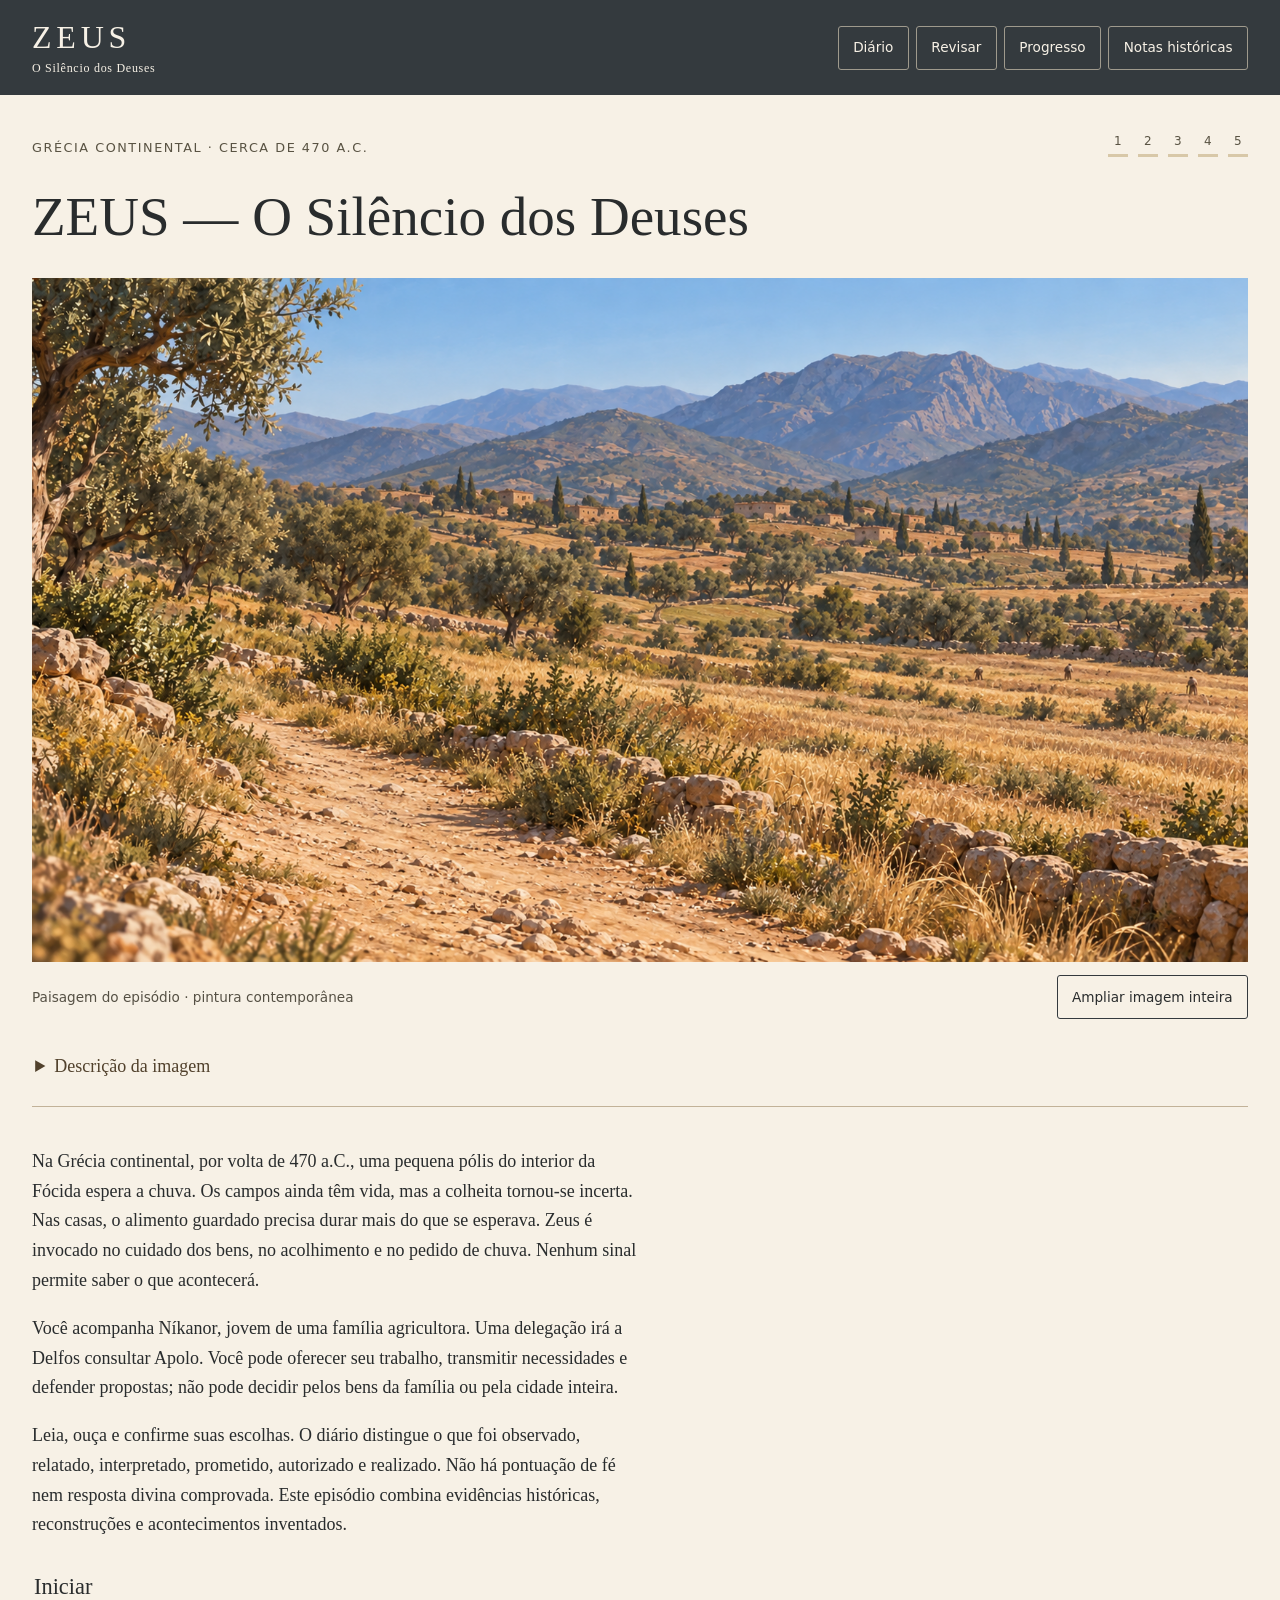
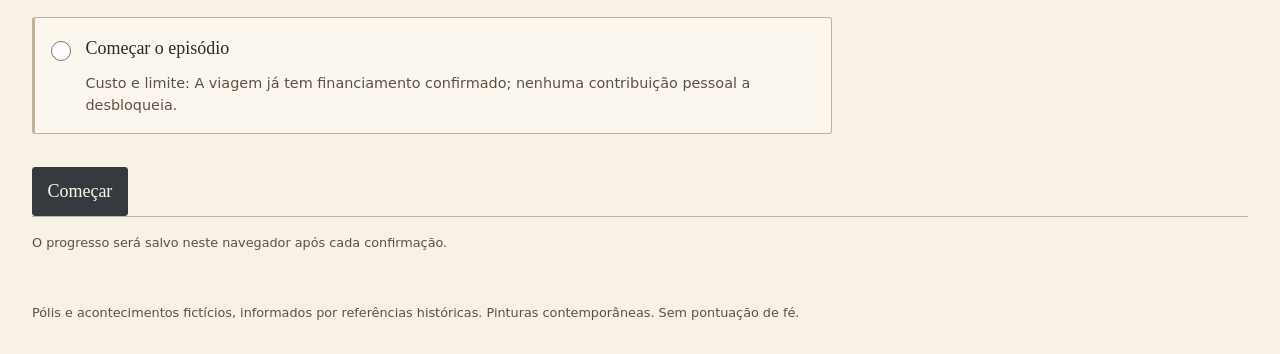
==== index.html @ 93d803f9 "Publica episódio ilustrado ZEUS com seis imagens aprovadas" ====
<!doctype html>
<html lang="pt-BR">
<head>
  <meta charset="utf-8">
  <meta name="viewport" content="width=device-width, initial-scale=1">
  <meta name="theme-color" content="#343A3E">
  <meta name="description" content="Um episódio ilustrado sobre casas, compromissos e a palavra ambígua de um oráculo na Grécia antiga.">
  <title>ZEUS — O Silêncio dos Deuses</title>
  <link rel="stylesheet" href="assets/css/style.css">
  <script type="module" src="assets/js/app.js"></script>
</head>
<body>
  <a class="skip" href="#scene-title">Saltar para a leitura</a>
  <header class="masthead">
    <a class="wordmark" href="#scene-title" aria-label="ZEUS, ir para a leitura">ZEUS <span>O Silêncio dos Deuses</span></a>
    <nav aria-label="Ferramentas do percurso">
      <button id="diary-button" type="button">Diário</button>
      <button id="history-button" type="button">Revisar</button>
      <button id="save-button" type="button">Progresso</button>
      <button id="notes-button" type="button">Notas históricas</button>
    </nav>
  </header>
  <main id="app" class="shell">
    <div id="conflict" class="notice" hidden role="alert"><p>Outro percurso foi atualizado em uma aba. Seu percurso foi preservado; escolha como continuar.</p><button id="conflict-recover">Ver percursos salvos</button><button id="conflict-fork">Continuar em uma cópia</button><button id="conflict-export">Exportar meu percurso</button></div>
    <div class="chapter-line"><p id="chapter"></p><ol id="progress" aria-label="Sequência das cinco cenas"></ol></div>
    <h1 id="scene-title" tabindex="-1">ZEUS — O Silêncio dos Deuses</h1>
    <figure id="art" hidden>
      <img id="scene-image" alt="">
      <figcaption><span id="art-caption"></span><button id="enlarge-button" type="button">Ampliar imagem inteira</button></figcaption>
      <div id="image-error" class="notice" hidden><p>Não foi possível carregar a pintura. A descrição e a narrativa continuam disponíveis.</p><button id="image-retry" type="button">Tentar novamente</button></div>
      <details><summary>Descrição da imagem</summary><p id="image-description"></p></details>
    </figure>
    <div class="reading-layout">
      <article id="reading" aria-label="Narrativa e escolhas">
        <div id="paragraphs"></div>
        <div id="information"></div>
        <div id="oracle"></div>
        <div id="choices"></div>
        <div id="discussion"></div>
      </article>
      <aside id="ledger" aria-labelledby="ledger-title"><h2 id="ledger-title">O que está disponível</h2><div id="resources"></div><button id="ledger-diary" type="button">Ver compromissos no diário</button></aside>
    </div>
    <p id="storage-status" class="storage-status" role="status"></p>
    <p id="announcement" class="sr-only" aria-live="polite" aria-atomic="true"></p>
    <noscript><p class="notice">Este episódio precisa de JavaScript para registrar escolhas e consequências. Ative-o no navegador. As referências documentais permanecem em docs/.</p></noscript>
  </main>
  <footer class="shell footer">Pólis e acontecimentos fictícios, informados por referências históricas. Pinturas contemporâneas. Sem pontuação de fé.</footer>
  <dialog id="utility-dialog" aria-labelledby="dialog-title"><div class="dialog-top"><h2 id="dialog-title"></h2><button id="dialog-close" type="button" autofocus>Fechar</button></div><div id="dialog-content"></div></dialog>
  <dialog id="image-dialog" aria-labelledby="image-dialog-title"><div class="dialog-top"><h2 id="image-dialog-title">Imagem inteira</h2><button id="image-close" type="button" autofocus>Fechar imagem</button></div><div class="zoom-controls"><button id="zoom-out" type="button">Diminuir</button><button id="zoom-reset" type="button">Restaurar</button><button id="zoom-in" type="button">Aumentar</button><span id="zoom-status" role="status">100%</span></div><div id="zoom-viewport" tabindex="0" role="region" aria-label="Imagem ampliada; use as setas para percorrer quando houver zoom"><img id="zoom-image" alt=""></div><p id="zoom-description"></p></dialog>
</body>
</html>
---- assets/css/style.css ----
:root{color-scheme:light;--ink:#292c2d;--paper:#f7f1e6;--cream:#e9deca;--stone:#d8c8a8;--gold:#b88b52;--terracotta:#a85f45;--olive:#73765a;--mountain:#647b8b;--shadow:#343a3e;--line:#c2b298;--link:#664321}
*{box-sizing:border-box}body{margin:0;background:var(--paper);color:var(--ink);font-family:Georgia,'Times New Roman',serif;font-size:1.125rem;line-height:1.65}button,input,textarea,summary{font:inherit}button{cursor:pointer;min-height:44px;max-width:100%;border:1px solid var(--shadow);padding:.55rem .9rem;border-radius:3px;background:transparent;color:var(--ink)}button:hover{background:var(--cream)}button:disabled{cursor:default;opacity:1;color:#54504a;border-color:#8f8371;background:#e9e1d5}a{color:var(--link);text-underline-offset:.2em}button:focus-visible,a:focus-visible,input:focus-visible,summary:focus-visible,textarea:focus-visible,[tabindex]:focus-visible{outline:3px solid #36566d;outline-offset:4px}h1:focus{outline:0}h1:focus-visible{outline:3px solid #36566d}button.primary{background:var(--shadow);color:#fff8ea;border-color:var(--shadow)}button.primary:hover{background:#242b2e}h1,h2,h3{line-height:1.2;font-weight:normal}h1{font-size:clamp(2rem,4.3vw,3.7rem);max-width:28ch;margin:1rem 0 1.7rem}h2{font-size:1.65rem}h3{font-size:1.3rem}p{margin:0 0 1.15rem}ul,ol{padding-left:1.4rem}li{margin-bottom:.7rem}img{max-width:100%;height:auto;display:block}.shell{width:min(1280px,calc(100% - 64px));margin-inline:auto}.masthead{background:var(--shadow);color:#f7f1e6;padding:1.2rem max(32px,calc((100vw - 1280px)/2));display:flex;gap:1rem;justify-content:space-between;align-items:center}.wordmark{font-size:2rem;color:#f7f1e6;text-decoration:none;letter-spacing:.15em;line-height:1.15}.wordmark span{display:block;font-size:.75rem;letter-spacing:.06em;margin-top:.4rem}.masthead nav{display:flex;gap:.45rem;flex-wrap:wrap}.masthead button{border-color:#9f9a8d;color:#f7f1e6;font-family:system-ui,sans-serif;font-size:.85rem}.masthead button:hover{background:#4d5457}.masthead :focus-visible{outline-color:#e5bd79}.chapter-line{margin-top:2rem;display:flex;align-items:center;justify-content:space-between;gap:1rem}.chapter-line p{font-family:system-ui,sans-serif;font-size:.8rem;letter-spacing:.12em;text-transform:uppercase;margin:0;color:#595343}.chapter-line ol{display:flex;gap:.6rem;margin:0;padding:0;list-style:none}.chapter-line li{font: .75rem system-ui,sans-serif;color:#595343;border-bottom:3px solid var(--stone);padding:.4rem}.chapter-line li[aria-current=step]{border-color:#343a3e;color:#292c2d;font-weight:bold}figure{margin:0 0 2.5rem;border-bottom:1px solid var(--line)}#scene-image{width:100%;height:auto;aspect-ratio:auto;object-fit:contain;background:var(--cream)}figcaption{display:flex;justify-content:space-between;align-items:center;gap:1rem;padding:.8rem 0;font: .85rem/1.5 system-ui,sans-serif;color:#555044}figcaption button{font-size:.85rem}figure details{margin-bottom:1rem}.reading-layout{display:grid;grid-template-columns:minmax(0,1fr) 270px;gap:4rem}article{min-width:0;max-width:800px}#paragraphs p{max-width:68ch}.dialogue{padding-left:1rem;border-left:2px solid var(--stone)}.speaker{font-weight:bold}.oracle-quote{font-size:1.35rem;line-height:1.6;border-block:1px solid var(--line);padding:1.3rem .8rem;margin:1.6rem 0;color:#4a3b29}details{margin:.8rem 0}summary{cursor:pointer;min-height:44px;display:list-item;padding:.5rem .2rem;color:#51412c}details p,details li{font-size:1rem}fieldset{border:0;padding:0;margin:2rem 0 1.2rem;min-width:0}legend{font-size:1.4rem;line-height:1.3;margin-bottom:1rem}.option{display:grid;grid-template-columns:24px 1fr;gap:.5rem .65rem;border:1px solid var(--line);border-left:3px solid var(--line);padding:1rem;margin-bottom:.9rem;border-radius:3px;cursor:pointer;background:#fbf7ef;min-width:0}.option:has(input:checked){border-color:var(--shadow);border-left-width:3px;background:#eae1d1}.option:has(input:disabled){cursor:default;background:#ede6dc}.option input{width:20px;height:20px;margin:.4rem 0;accent-color:#343a3e}.option .label{line-height:1.45}.option .cost{display:block;color:#5b5144;font: .9rem/1.55 system-ui,sans-serif;margin-top:.5rem}.option .reason{display:block;font: .9rem/1.55 system-ui,sans-serif;margin-top:.5rem;color:#793c2b}.actions{display:flex;gap:.75rem;flex-wrap:wrap;margin:1.5rem 0 2.5rem}#ledger{border-top:3px solid var(--olive);align-self:start;padding-top:1.1rem}#ledger h2{font-size:1.2rem;margin-top:0}#resources{font: .9rem/1.65 system-ui,sans-serif}#resources p{padding-bottom:.7rem;border-bottom:1px solid var(--line)}#ledger button{font: .85rem/1.5 system-ui,sans-serif}.notice{background:#e8decb;border-left:4px solid var(--terracotta);padding:1rem;margin:1.5rem 0;overflow-wrap:anywhere}.notice p{margin-bottom:.6rem}.notice button{margin:.25rem}.storage-status{font:.8rem/1.5 system-ui,sans-serif;color:#5b5144;padding-top:1rem;border-top:1px solid var(--line)}.footer{font:.8rem/1.5 system-ui,sans-serif;color:#5b5144;padding:2rem 0}.skip{position:absolute;left:1rem;top:-100px;z-index:10;background:var(--paper);padding:1rem}.skip:focus{top:1rem}.sr-only{position:absolute;width:1px;height:1px;padding:0;margin:-1px;overflow:hidden;clip:rect(0,0,0,0);white-space:nowrap;border:0}dialog{border:1px solid var(--line);border-radius:5px;background:var(--paper);color:var(--ink);padding:1.4rem;max-height:90dvh;width:min(860px,calc(100% - 24px));overflow:auto}dialog::backdrop{background:rgba(24,28,28,.8)}.dialog-top{display:flex;align-items:center;justify-content:space-between;gap:1rem;margin-bottom:1rem}.dialog-top h2{margin:0}.dialog-top button{flex-shrink:0;font: .9rem system-ui,sans-serif}#dialog-content{overflow-wrap:anywhere}#dialog-content button{margin:.3rem .4rem .3rem 0}#dialog-content h3{margin-top:1.6rem}.journal-entry{padding-bottom:.8rem;border-bottom:1px solid var(--line)}.journal-kind{display:block;font: .8rem system-ui,sans-serif;letter-spacing:.04em;color:#665642;margin-bottom:.35rem}.commitment{padding:1rem;background:#eae2d4;margin-bottom:1rem}.commitment p{font-size:1rem;margin-bottom:.4rem}#image-dialog{width:min(1740px,calc(100% - 20px))}.zoom-controls{display:flex;align-items:center;gap:.5rem;flex-wrap:wrap;margin-bottom:1rem}#zoom-viewport{overflow:auto;max-height:65dvh;background:#ddd1bd}#zoom-image{max-width:none;width:100%;height:auto}#zoom-description{font-size:.9rem;margin:1rem 0 0}textarea{display:block;width:100%;min-height:100px;resize:vertical;border:1px solid #8f8371;background:#fffaf1;color:var(--ink);padding:.7rem}.response-hint{font:.8rem/1.5 system-ui,sans-serif}.history-item{padding-bottom:1rem;border-bottom:1px solid var(--line)}[hidden]{display:none!important}
@media(max-width:900px){.reading-layout{grid-template-columns:1fr;gap:2rem}article{max-width:none}#ledger{max-width:800px}.masthead{align-items:flex-start;flex-direction:column}.masthead nav{width:100%}.shell{width:calc(100% - 40px)}}
@media(max-width:480px){body{font-size:1rem}.shell{width:calc(100% - 24px)}.masthead{padding:1rem 12px}.masthead nav{gap:.35rem}.masthead button{padding:.5rem .6rem}.chapter-line{flex-wrap:wrap;gap:.5rem;margin-top:1.3rem}h1{margin-top:.8rem}figcaption{align-items:flex-start;flex-direction:column;gap:.3rem}.reading-layout{gap:1.5rem}.option{padding:.8rem}.dialog-top{align-items:flex-start}dialog{padding:1rem}.oracle-quote{font-size:1.15rem}}
@media(prefers-reduced-motion:reduce){*{scroll-behavior:auto!important}}
@media print{.masthead nav,button,.actions,#choices,#ledger,.storage-status,dialog,.chapter-line ol{display:none}.shell{width:100%}.reading-layout{display:block}body{font-size:11pt;background:white}}
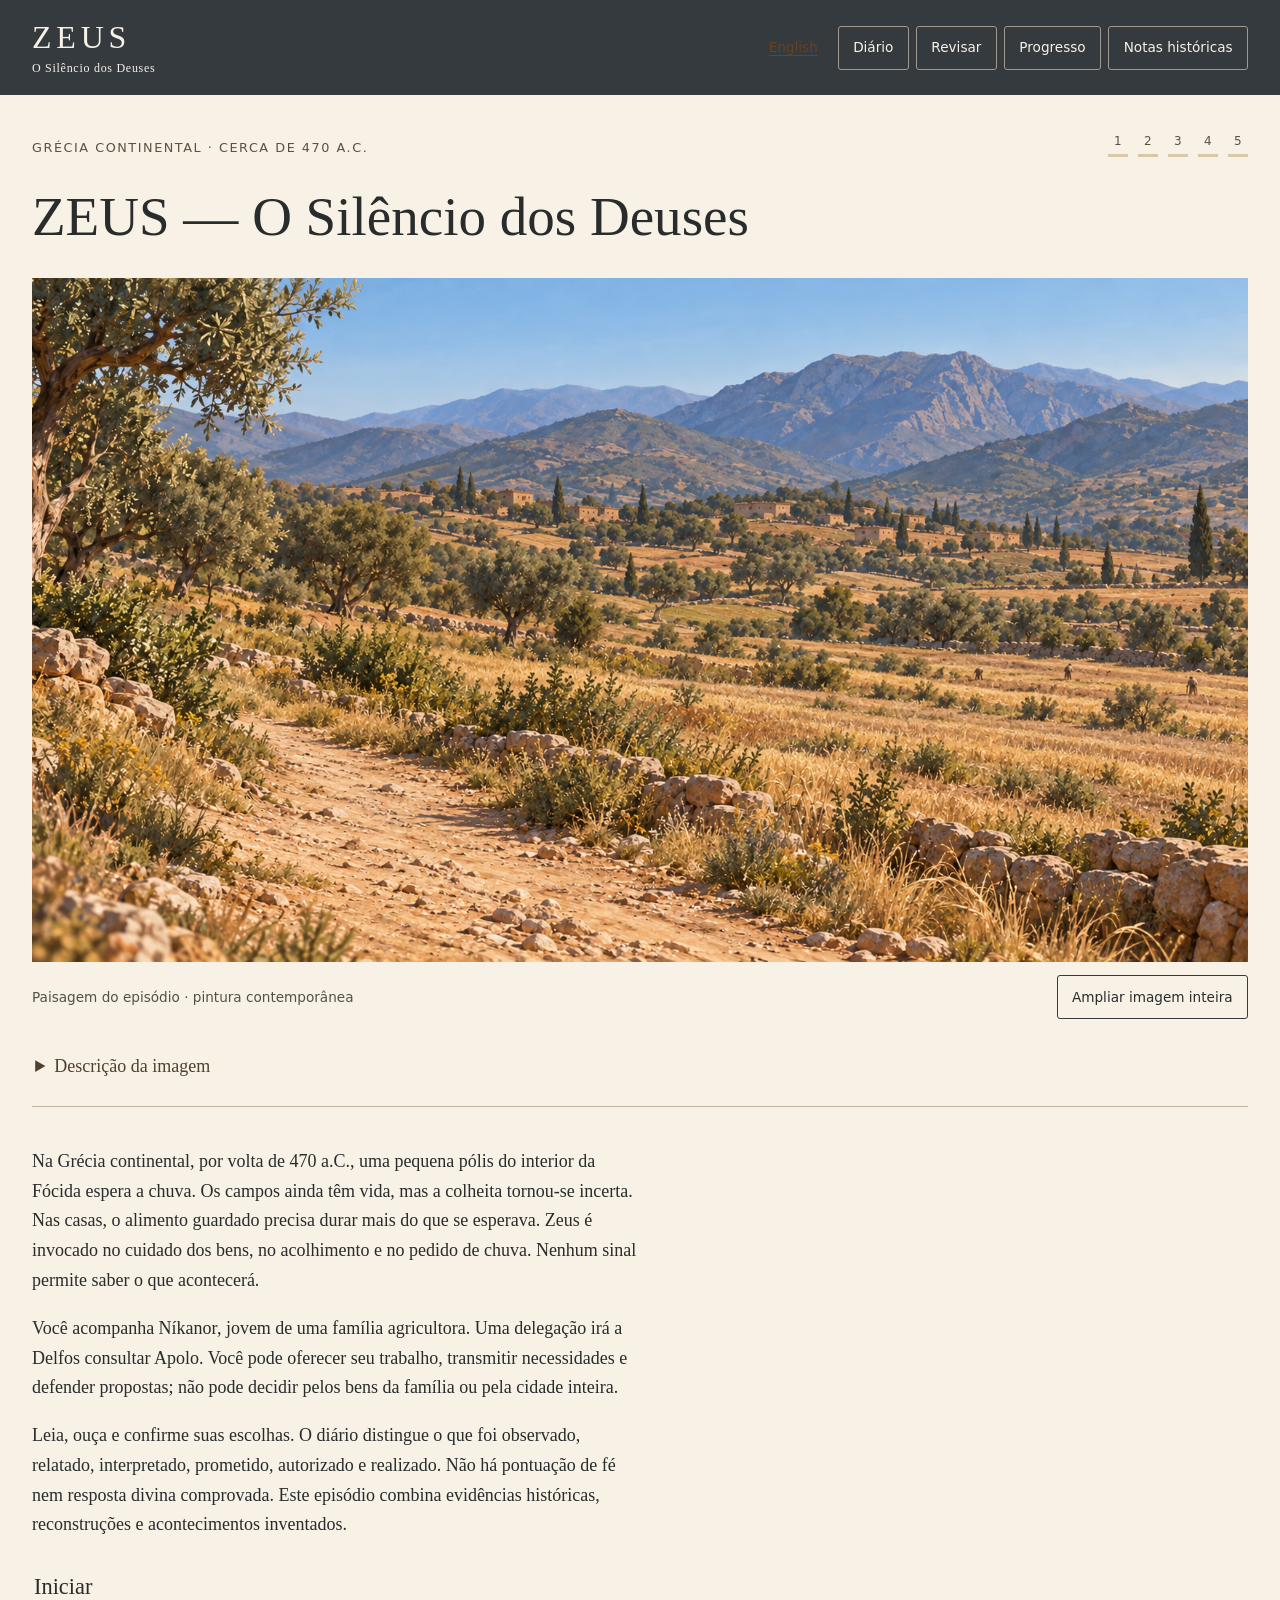
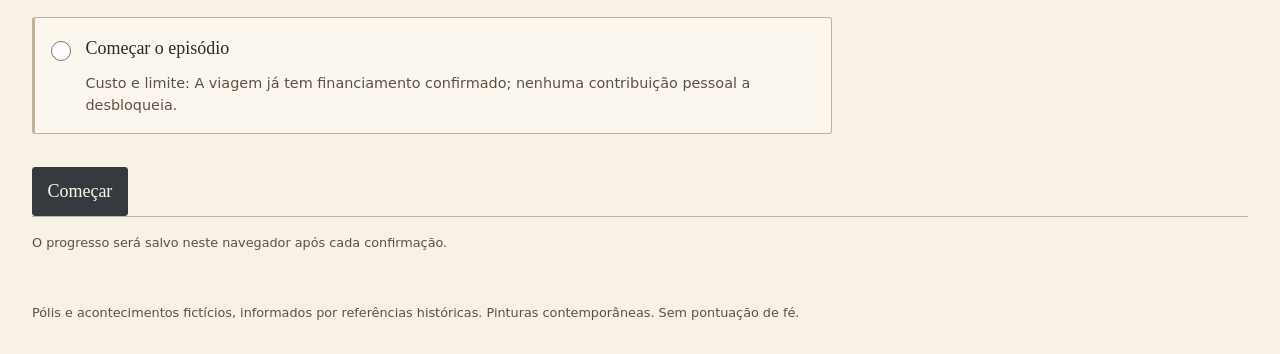
==== commit 9e3efb3e: "Adiciona episódio completo em inglês e troca de idioma" ====
--- a/index.html
+++ b/index.html
@@ -14,6 +14,7 @@
   <header class="masthead">
     <a class="wordmark" href="#scene-title" aria-label="ZEUS, ir para a leitura">ZEUS <span>O Silêncio dos Deuses</span></a>
     <nav aria-label="Ferramentas do percurso">
+      <a class="language-link" href="en/" lang="en" hreflang="en">English</a>
       <button id="diary-button" type="button">Diário</button>
       <button id="history-button" type="button">Revisar</button>
       <button id="save-button" type="button">Progresso</button>
--- a/assets/css/style.css
+++ b/assets/css/style.css
@@ -4,3 +4,4 @@
 @media(max-width:480px){body{font-size:1rem}.shell{width:calc(100% - 24px)}.masthead{padding:1rem 12px}.masthead nav{gap:.35rem}.masthead button{padding:.5rem .6rem}.chapter-line{flex-wrap:wrap;gap:.5rem;margin-top:1.3rem}h1{margin-top:.8rem}figcaption{align-items:flex-start;flex-direction:column;gap:.3rem}.reading-layout{gap:1.5rem}.option{padding:.8rem}.dialog-top{align-items:flex-start}dialog{padding:1rem}.oracle-quote{font-size:1.15rem}}
 @media(prefers-reduced-motion:reduce){*{scroll-behavior:auto!important}}
 @media print{.masthead nav,button,.actions,#choices,#ledger,.storage-status,dialog,.chapter-line ol{display:none}.shell{width:100%}.reading-layout{display:block}body{font-size:11pt;background:white}}
+.language-link{display:inline-flex;align-items:center;min-height:44px;padding:.5rem .8rem;font:.85rem/1.5 system-ui,sans-serif}
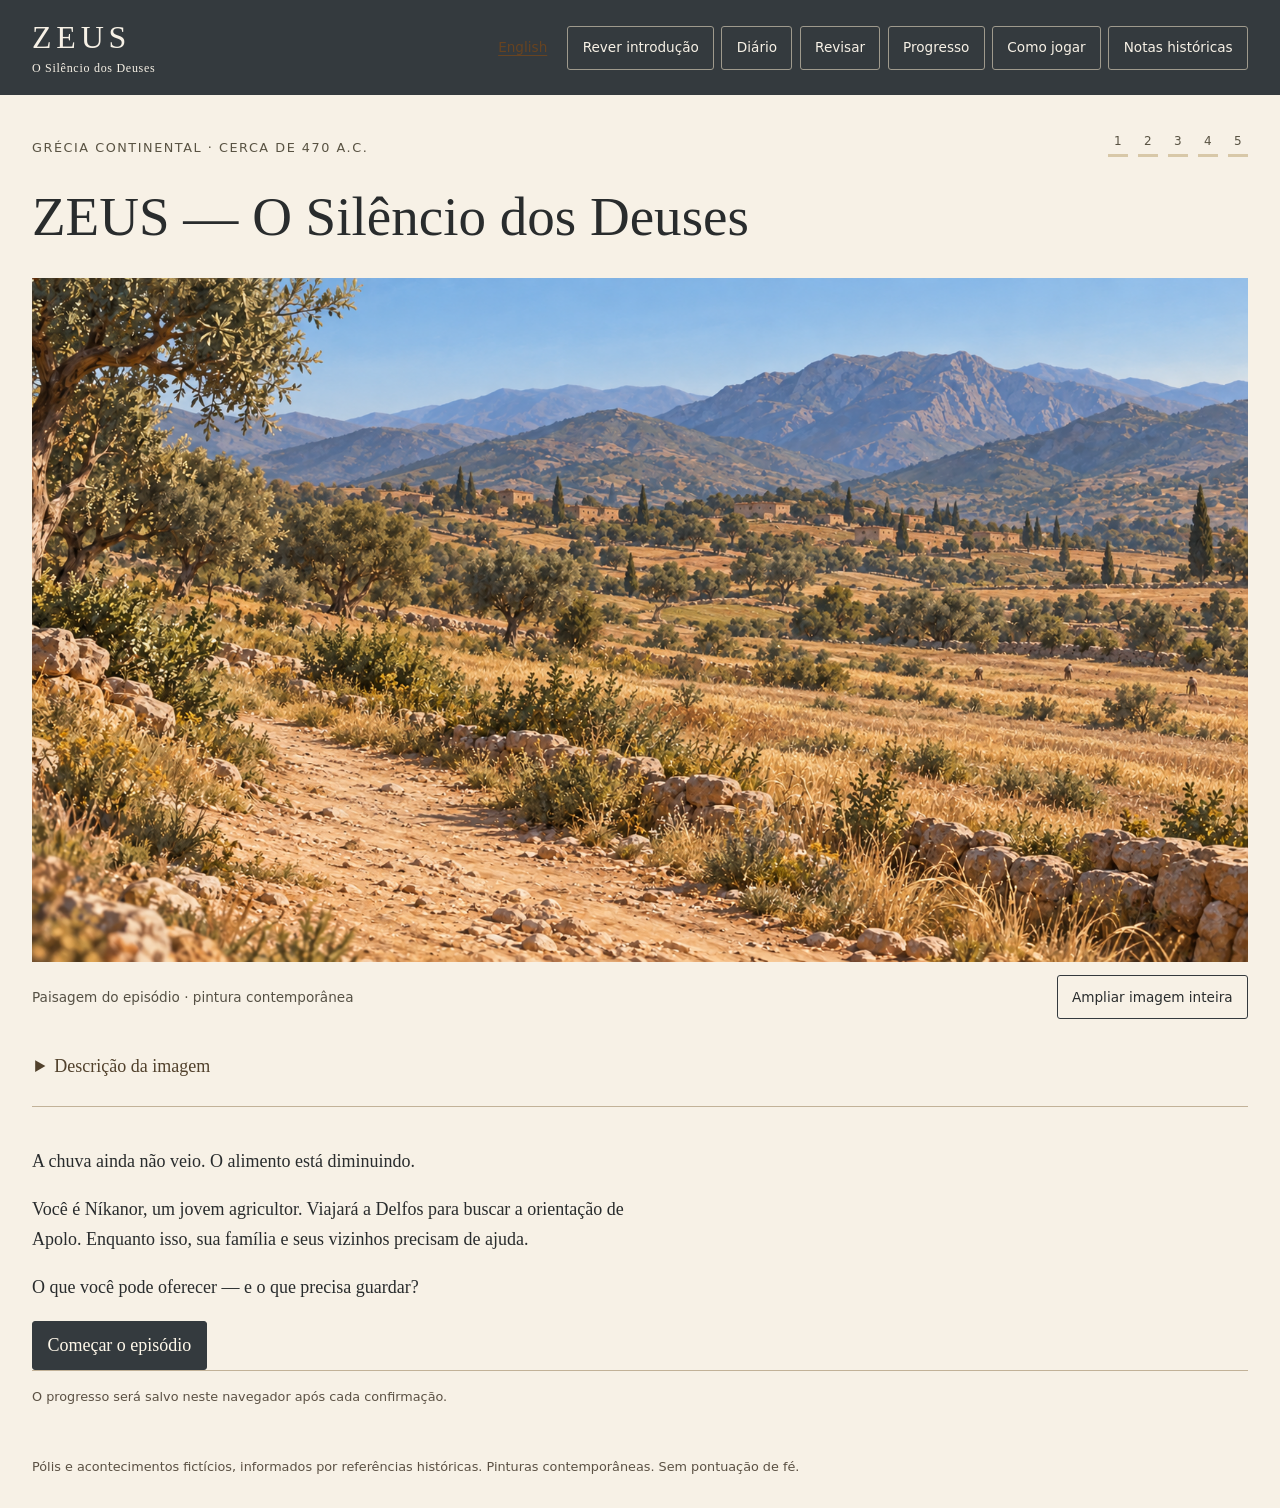
==== commit 1b5e2d6a: "Integra introdução ilustrada bilíngue aprovada" ====
--- a/index.html
+++ b/index.html
@@ -15,9 +15,11 @@
     <a class="wordmark" href="#scene-title" aria-label="ZEUS, ir para a leitura">ZEUS <span>O Silêncio dos Deuses</span></a>
     <nav aria-label="Ferramentas do percurso">
       <a class="language-link" href="en/" lang="en" hreflang="en">English</a>
+      <button id="intro-button" type="button">Rever introdução</button>
       <button id="diary-button" type="button">Diário</button>
       <button id="history-button" type="button">Revisar</button>
       <button id="save-button" type="button">Progresso</button>
+      <button id="help-button" type="button">Como jogar</button>
       <button id="notes-button" type="button">Notas históricas</button>
     </nav>
   </header>
